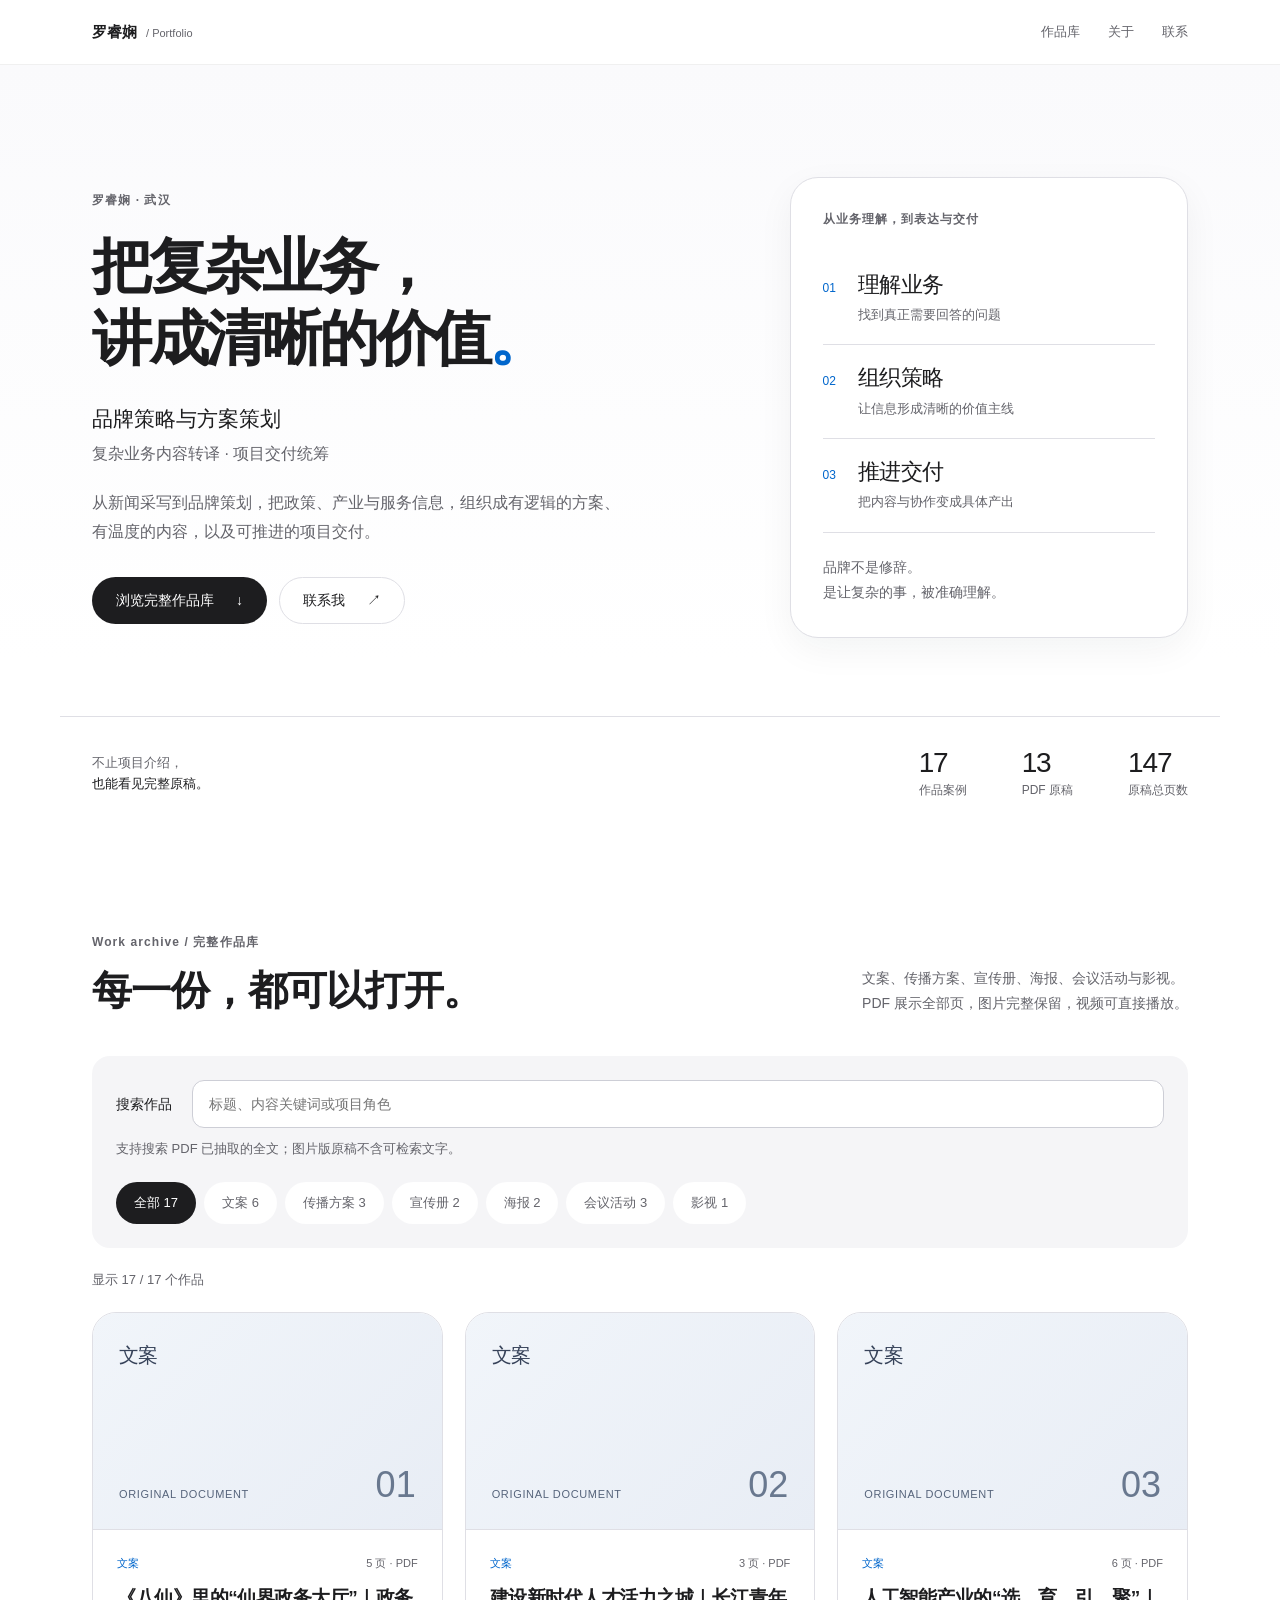
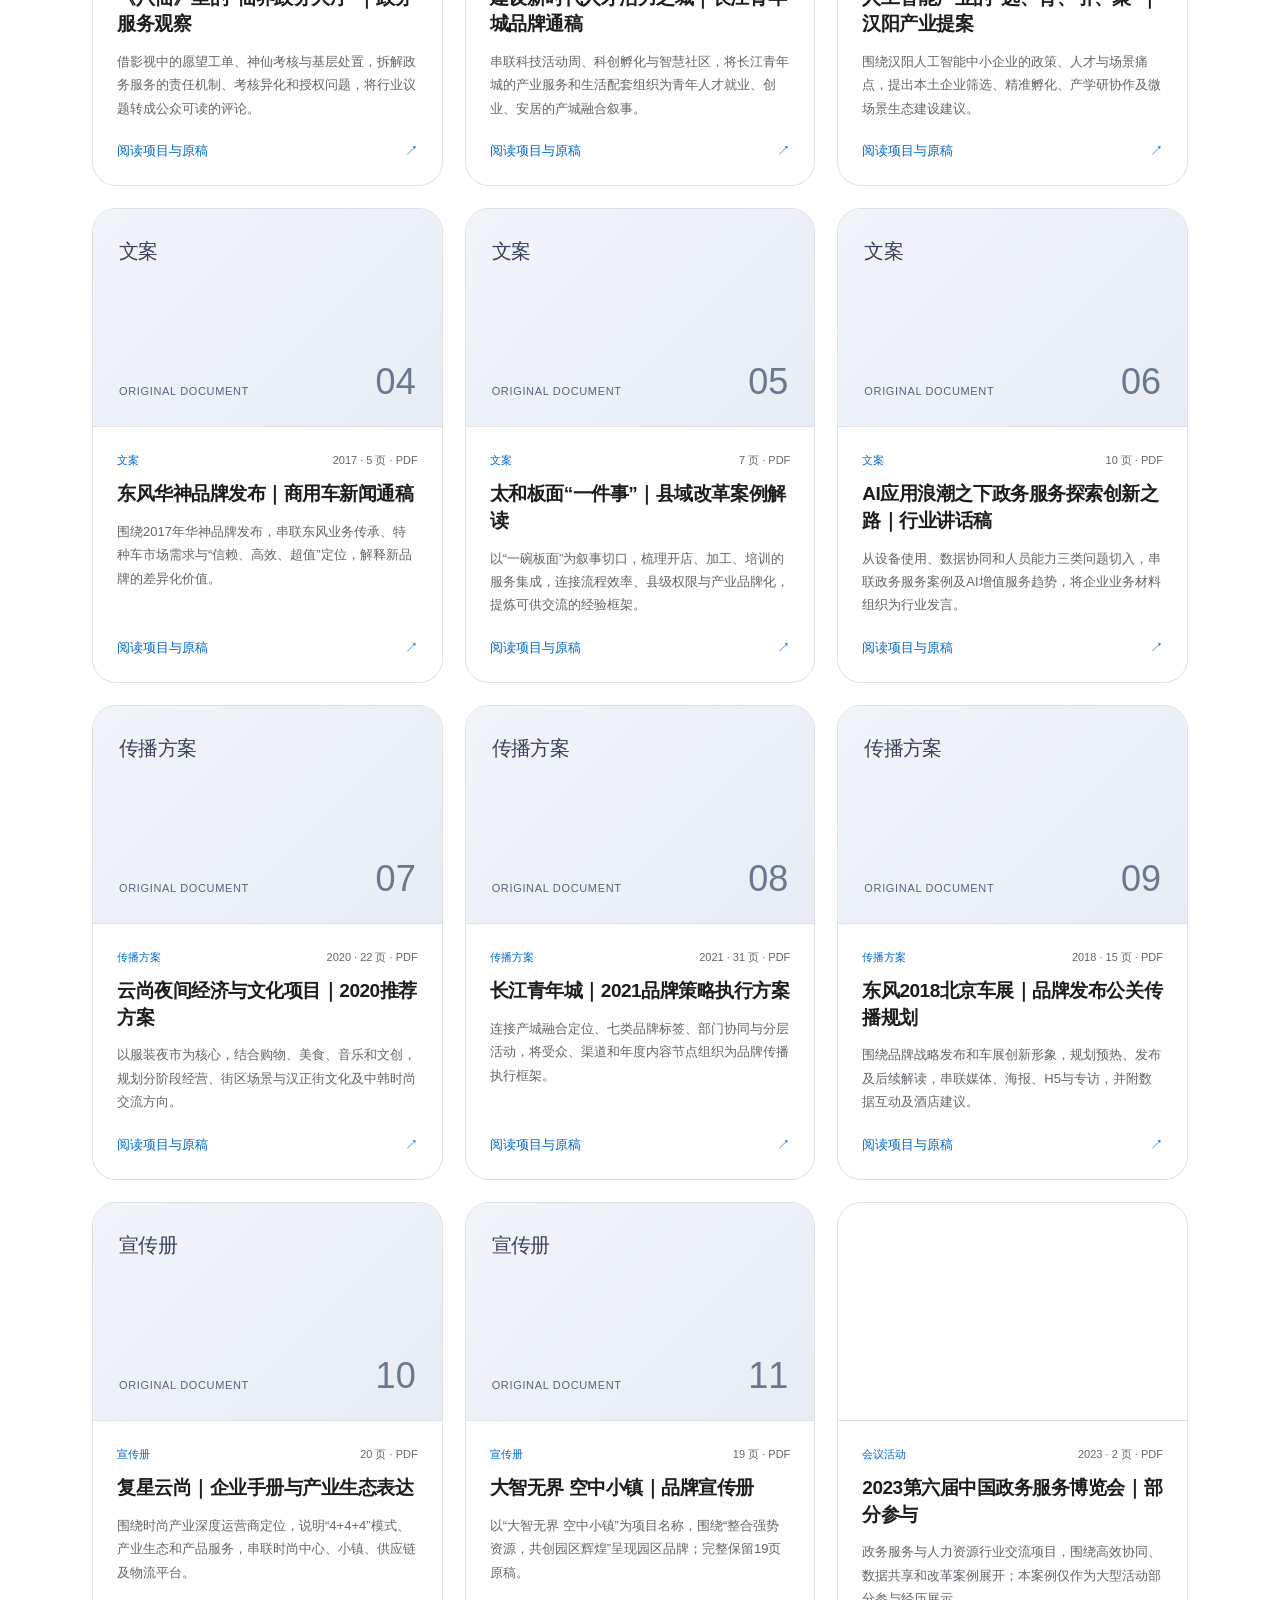
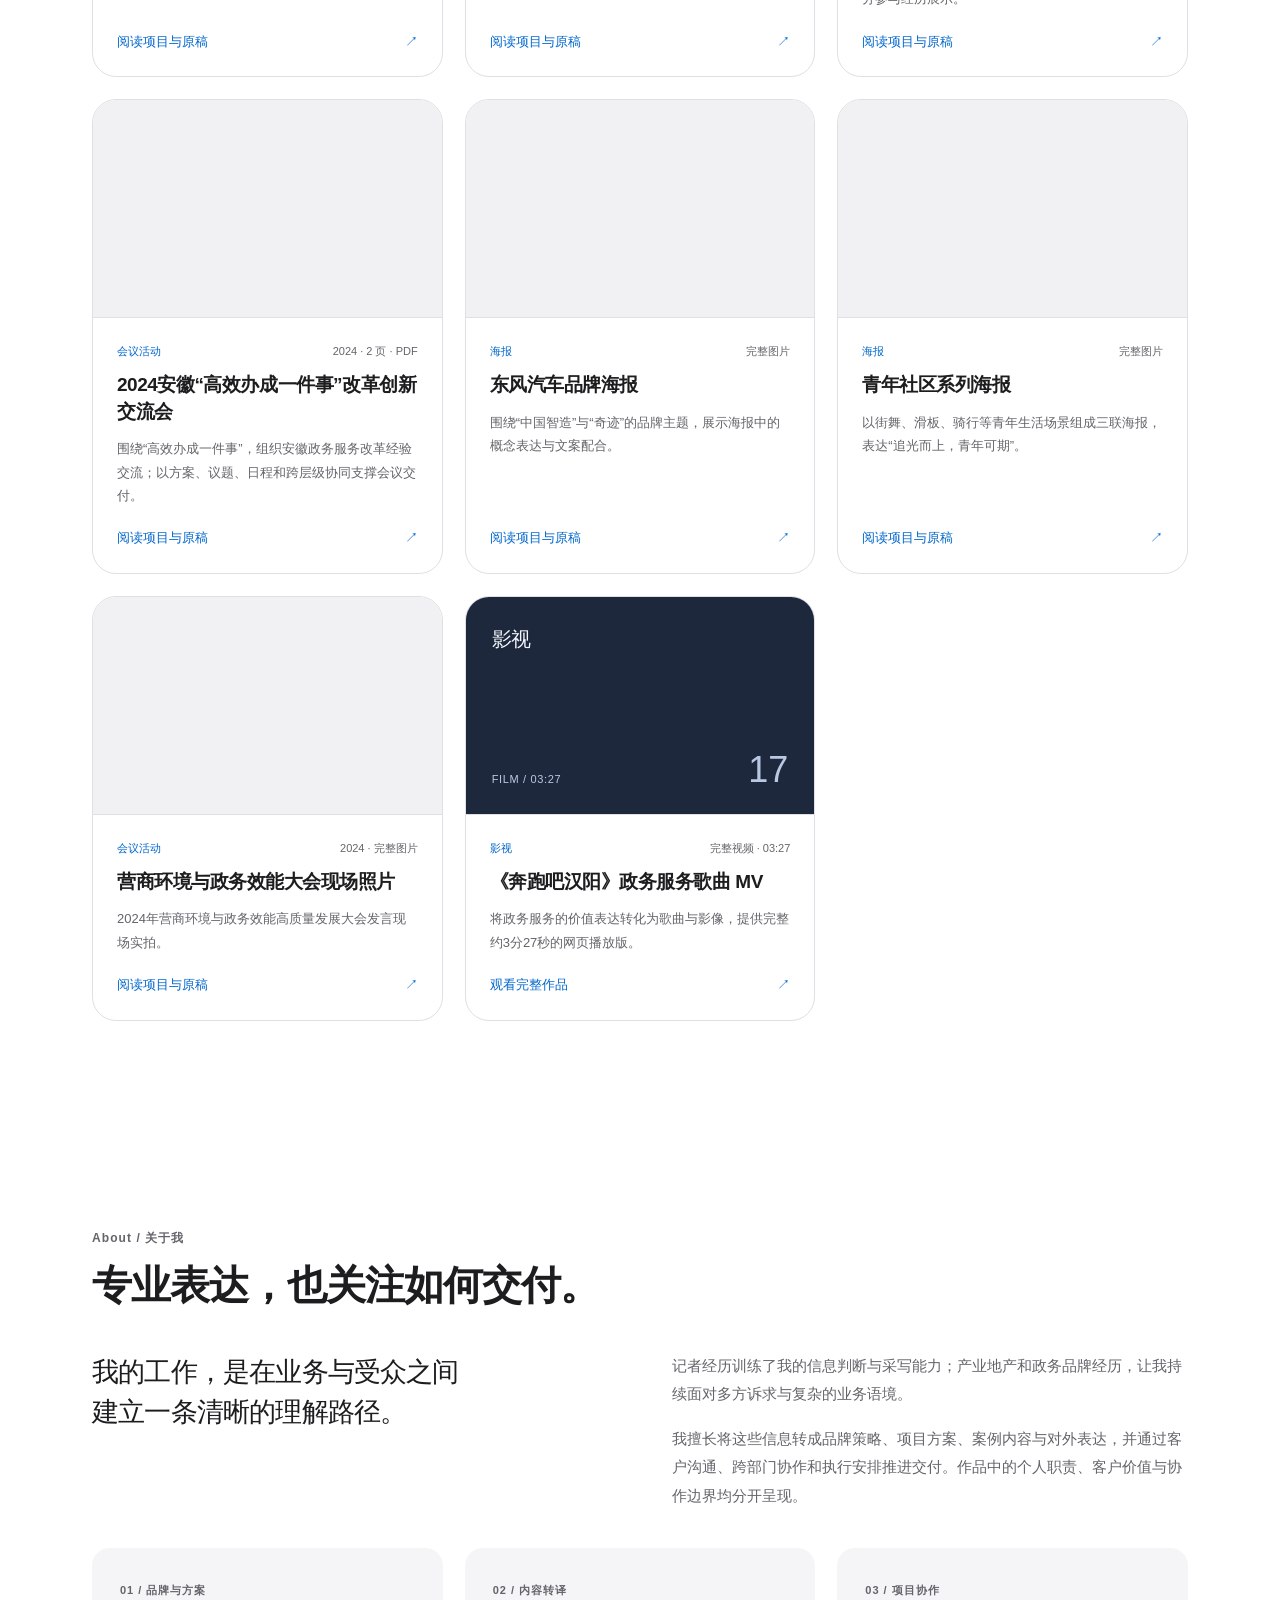
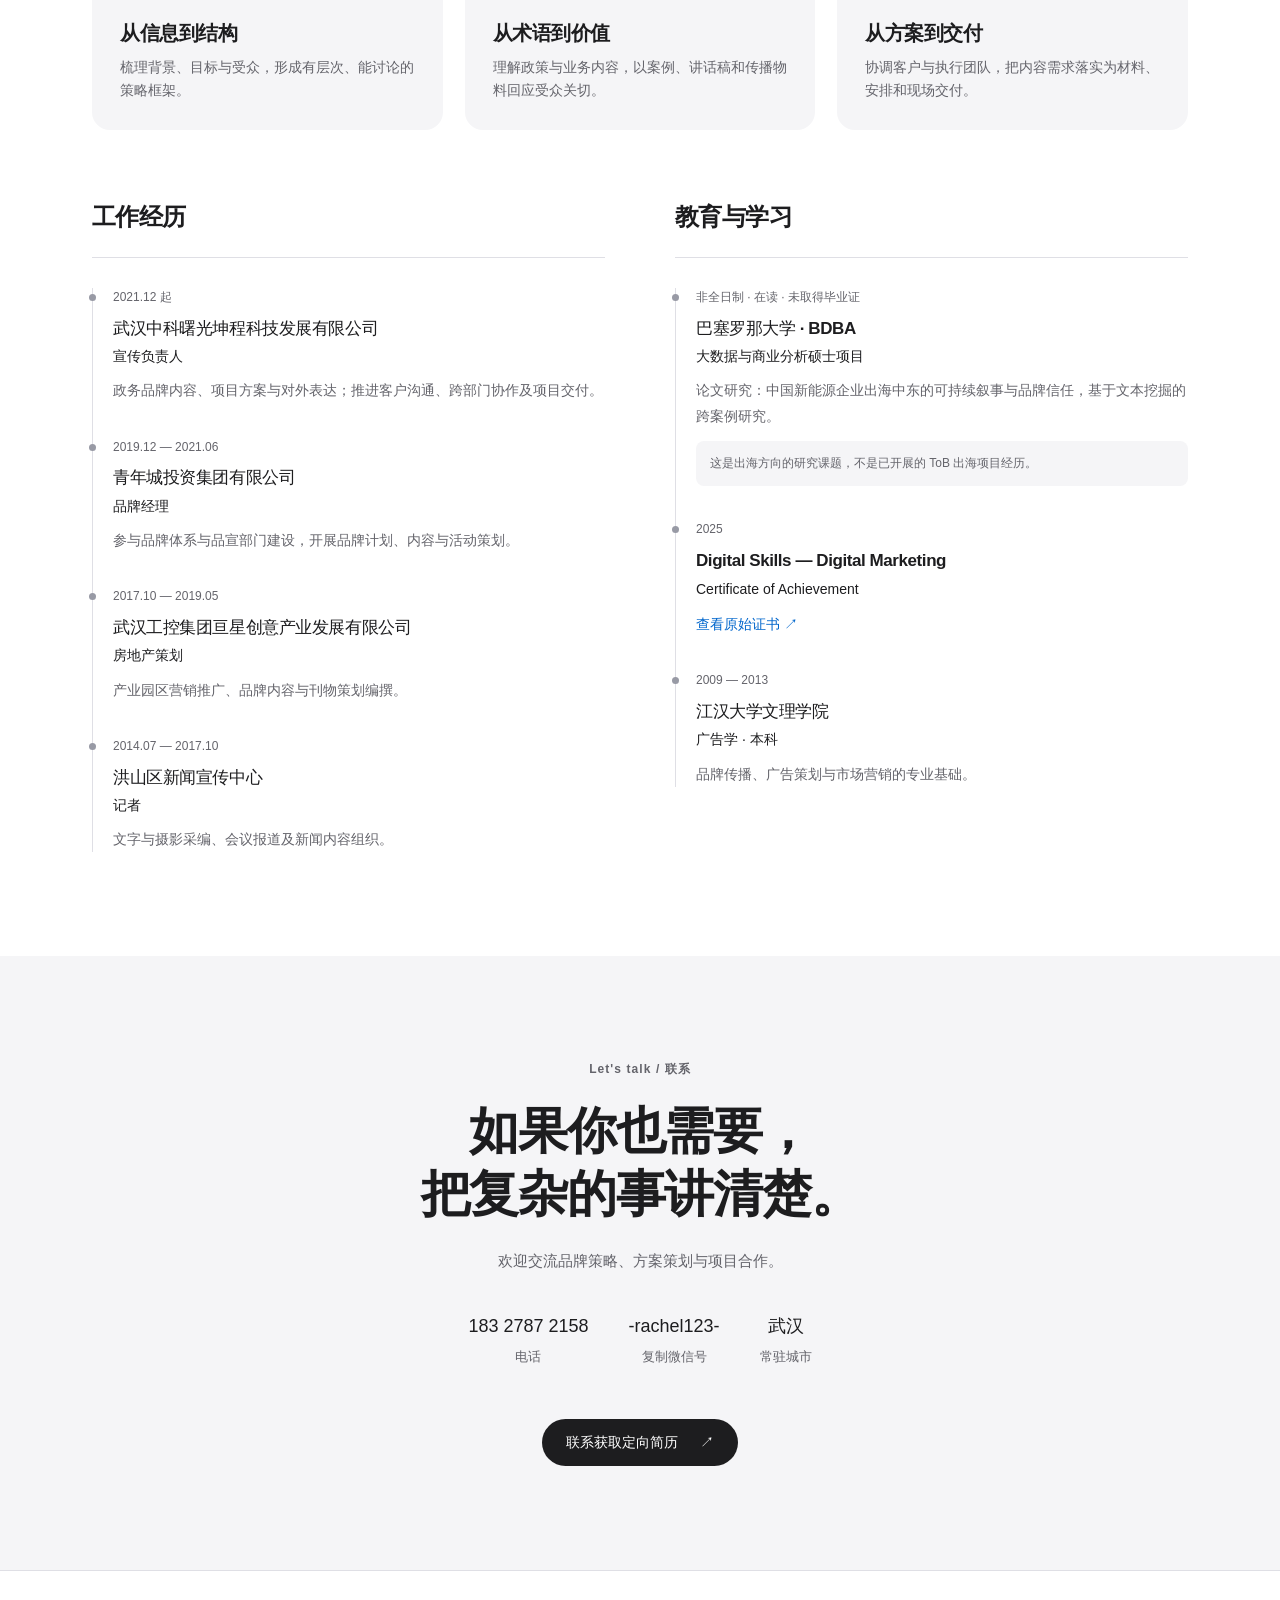
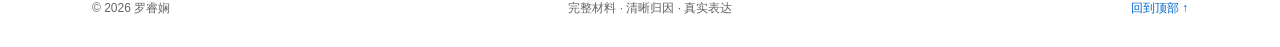
==== portfolio-full/index.html @ 5c1ad7a2 "Publish independent full portfolio with merged conference cases" ====
<!DOCTYPE html>
<html lang="zh-CN">
<head>
  <meta charset="UTF-8">
  <meta name="viewport" content="width=device-width, initial-scale=1">
  <meta name="description" content="罗睿娴的品牌策略与方案策划作品集：复杂业务内容转译、品牌表达与项目交付统筹。查看完整原稿、会议实拍与影视作品。">
  <meta name="theme-color" content="#fafafc">
  <meta property="og:type" content="website">
  <meta property="og:title" content="罗睿娴｜品牌策略与方案策划作品集">
  <meta property="og:description" content="品牌策略、传播方案、文案与会议案例；完整原稿可直接阅读，支持电脑与手机访问。">
  <meta property="og:locale" content="zh_CN">
  <meta property="og:url" content="https://luoruixian.github.io/cola-pages/portfolio-full/">
  <title>罗睿娴｜品牌策略与方案策划</title>
  <link rel="stylesheet" href="assets/site.css">
  <script src="assets/catalog.js" defer></script>
  <script src="assets/site.js" defer></script>
</head>
<body data-page="home">
  <a class="skip-link" href="#main">跳至主要内容</a>
  <header class="site-header">
    <nav class="container nav-shell" aria-label="主导航">
      <a class="wordmark" href="index.html" aria-label="罗睿娴，首页">罗睿娴<span aria-hidden="true"> / Portfolio</span></a>
      <div class="nav-links">
        <a href="#portfolio">作品库</a><a href="#about">关于</a><a href="#contact">联系</a>
      </div>
    </nav>
  </header>
  <main id="main">
    <section class="hero section" aria-labelledby="hero-title">
      <div class="container hero-grid">
        <div class="hero-copy">
          <p class="eyebrow">罗睿娴 · 武汉</p>
          <h1 id="hero-title">把复杂业务，<br>讲成清晰的价值<span class="accent-dot">。</span></h1>
          <p class="hero-role">品牌策略与方案策划<span>复杂业务内容转译 · 项目交付统筹</span></p>
          <p class="hero-intro">从新闻采写到品牌策划，把政策、产业与服务信息，组织成有逻辑的方案、有温度的内容，以及可推进的项目交付。</p>
          <div class="button-row"><a class="button button-primary" href="#portfolio">浏览完整作品库 <span aria-hidden="true">↓</span></a><a class="button button-secondary" href="#contact">联系我 <span aria-hidden="true">↗</span></a></div>
        </div>
        <aside class="method-card" aria-label="工作方法">
          <p class="micro-label">从业务理解，到表达与交付</p>
          <ol class="method-list">
            <li><span class="method-number">01</span><div><h2>理解业务</h2><p>找到真正需要回答的问题</p></div></li>
            <li><span class="method-number">02</span><div><h2>组织策略</h2><p>让信息形成清晰的价值主线</p></div></li>
            <li><span class="method-number">03</span><div><h2>推进交付</h2><p>把内容与协作变成具体产出</p></div></li>
          </ol>
          <p class="method-foot">品牌不是修辞。<br>是让复杂的事，被准确理解。</p>
        </aside>
      </div>
      <div class="container archive-strip" aria-label="作品库统计">
        <p>不止项目介绍，<br><strong>也能看见完整原稿。</strong></p>
        <dl class="archive-stats"><div><dt>作品案例</dt><dd id="stat-works">—</dd></div><div><dt>PDF 原稿</dt><dd id="stat-pdfs">—</dd></div><div><dt>原稿总页数</dt><dd id="stat-pages">—</dd></div></dl>
      </div>
    </section>

    <section id="portfolio" class="section" aria-labelledby="portfolio-title">
      <div class="container">
        <div class="section-heading"><div><p class="eyebrow">Work archive / 完整作品库</p><h2 id="portfolio-title">每一份，都可以打开。</h2></div><p>文案、传播方案、宣传册、海报、会议活动与影视。<br>PDF 展示全部页，图片完整保留，视频可直接播放。</p></div>
        <p id="catalog-status" class="status-message" role="status">正在加载作品目录…</p>
        <noscript><p class="empty-state">请启用 JavaScript 以浏览完整作品库，或联系获取原稿。</p></noscript>
        <div class="archive-controls">
          <div class="search-field"><label for="work-search">搜索作品</label><input id="work-search" type="search" placeholder="标题、内容关键词或项目角色" autocomplete="off" aria-describedby="search-help" aria-controls="work-grid"></div>
          <p id="search-help" class="small-text">支持搜索 PDF 已抽取的全文；图片版原稿不含可检索文字。</p>
          <div id="category-filters" class="filter-row" role="group" aria-label="按作品分类筛选"></div>
        </div>
        <div class="results-bar"><p id="results-count" role="status" aria-live="polite">等待作品目录</p><button id="reset-filters" class="text-button" type="button" hidden>清除筛选</button></div>
        <div id="work-grid" class="work-grid"></div>
        <div id="archive-empty" class="empty-state" hidden><h3>没有找到匹配的作品</h3><p>试试更短的关键词，或清除分类与搜索。</p></div>
      </div>
    </section>

    <section id="about" class="section" aria-labelledby="about-title">
      <div class="container">
        <div class="section-heading"><div><p class="eyebrow">About / 关于我</p><h2 id="about-title">专业表达，也关注如何交付。</h2></div></div>
        <div class="about-grid"><p class="about-lead">我的工作，是在业务与受众之间<br>建立一条清晰的理解路径。</p><div class="about-copy"><p>记者经历训练了我的信息判断与采写能力；产业地产和政务品牌经历，让我持续面对多方诉求与复杂的业务语境。</p><p>我擅长将这些信息转成品牌策略、项目方案、案例内容与对外表达，并通过客户沟通、跨部门协作和执行安排推进交付。作品中的个人职责、客户价值与协作边界均分开呈现。</p></div></div>
        <div class="capability-grid"><article><span class="micro-label">01 / 品牌与方案</span><h3>从信息到结构</h3><p>梳理背景、目标与受众，形成有层次、能讨论的策略框架。</p></article><article><span class="micro-label">02 / 内容转译</span><h3>从术语到价值</h3><p>理解政策与业务内容，以案例、讲话稿和传播物料回应受众关切。</p></article><article><span class="micro-label">03 / 项目协作</span><h3>从方案到交付</h3><p>协调客户与执行团队，把内容需求落实为材料、安排和现场交付。</p></article></div>
        <div class="career-grid">
          <section id="experience" class="career-column" aria-labelledby="experience-title">
            <h3 id="experience-title" class="column-title">工作经历</h3>
            <ol class="timeline">
              <li><p class="period">2021.12 起</p><h4>武汉中科曙光坤程科技发展有限公司</h4><p class="timeline-role">宣传负责人</p><p>政务品牌内容、项目方案与对外表达；推进客户沟通、跨部门协作及项目交付。</p></li>
              <li><p class="period">2019.12 — 2021.06</p><h4>青年城投资集团有限公司</h4><p class="timeline-role">品牌经理</p><p>参与品牌体系与品宣部门建设，开展品牌计划、内容与活动策划。</p></li>
              <li><p class="period">2017.10 — 2019.05</p><h4>武汉工控集团亘星创意产业发展有限公司</h4><p class="timeline-role">房地产策划</p><p>产业园区营销推广、品牌内容与刊物策划编撰。</p></li>
              <li><p class="period">2014.07 — 2017.10</p><h4>洪山区新闻宣传中心</h4><p class="timeline-role">记者</p><p>文字与摄影采编、会议报道及新闻内容组织。</p></li>
            </ol>
          </section>
          <section id="education" class="career-column" aria-labelledby="education-title">
            <h3 id="education-title" class="column-title">教育与学习</h3>
            <ol class="timeline">
              <li><p class="period">非全日制 · 在读 · 未取得毕业证</p><h4>巴塞罗那大学 · BDBA</h4><p class="timeline-role">大数据与商业分析硕士项目</p><p>论文研究：中国新能源企业出海中东的可持续叙事与品牌信任，基于文本挖掘的跨案例研究。</p><p class="boundary-note">这是出海方向的研究课题，不是已开展的 ToB 出海项目经历。</p></li>
              <li><p class="period">2025</p><h4>Digital Skills — Digital Marketing</h4><p class="timeline-role">Certificate of Achievement</p><a class="text-link" href="files/Digital-Skills-Certificate.pdf" target="_blank" rel="noopener">查看原始证书 <span aria-hidden="true">↗</span><span class="sr-only">（新标签页）</span></a></li>
              <li><p class="period">2009 — 2013</p><h4>江汉大学文理学院</h4><p class="timeline-role">广告学 · 本科</p><p>品牌传播、广告策划与市场营销的专业基础。</p></li>
            </ol>
          </section>
        </div>
      </div>
    </section>

    <section id="contact" class="section contact-section" aria-labelledby="contact-title">
      <div class="container"><p class="eyebrow">Let's talk / 联系</p><h2 id="contact-title">如果你也需要，<br>把复杂的事讲清楚。</h2><p class="contact-intro">欢迎交流品牌策略、方案策划与项目合作。</p><div class="contact-links"><a href="tel:18327872158">183 2787 2158 <span class="small-text">电话</span></a><button id="copy-wechat" class="contact-copy" type="button" data-wechat="-rachel123-">-rachel123- <span class="small-text">复制微信号</span></button><span>武汉 <span class="small-text">常驻城市</span></span></div><p id="contact-status" class="small-text" role="status" aria-live="polite"></p><a class="button button-primary" href="tel:18327872158">联系获取定向简历 <span aria-hidden="true">↗</span></a></div>
    </section>
  </main>
  <footer class="site-footer"><div class="container footer-shell"><p>© 2026 罗睿娴</p><p>完整材料 · 清晰归因 · 真实表达</p><a href="#main">回到顶部 <span aria-hidden="true">↑</span></a></div></footer>
</body>
</html>
---- portfolio-full/assets/site.css ----
:root {
  --bg: #fff;
  --tint: #f5f5f7;
  --text: #1d1d1f;
  --secondary: #64646b;
  --line: #dfdfe5;
  --accent: #0066cc;
  --accent-soft: #edf4fd;
  --radius: 24px;
  --shadow: 0 12px 36px rgb(25 30 45 / 5%);
  --font: -apple-system, BlinkMacSystemFont, "SF Pro Display", "SF Pro Text", "Helvetica Neue", "PingFang SC", "Noto Sans SC", sans-serif;
}
*, *::before, *::after { box-sizing: border-box; }
html { scroll-behavior: smooth; scroll-padding-top: 88px; }
body { margin: 0; background: var(--bg); color: var(--text); font-family: var(--font); font-size: 16px; line-height: 1.65; -webkit-font-smoothing: antialiased; }
h1, h2, h3, h4, p, figure, dl { margin: 0; }
h1, h2, h3, h4 { line-height: 1.28; letter-spacing: -.025em; }
a { color: var(--accent); text-decoration: none; }
a:hover { text-decoration: underline; text-underline-offset: 4px; }
button, input, select { font: inherit; }
button { cursor: pointer; }
button:disabled { cursor: default; opacity: .55; }
img, canvas, video { max-width: 100%; }
img { display: block; }
[hidden] { display: none !important; }
:focus-visible { outline: 3px solid var(--accent); outline-offset: 5px; }
::selection { background: #cfe5ff; color: #142d4a; }
.container { width: min(1160px, 100%); margin-inline: auto; padding-inline: 32px; }
.section { padding-block: 104px; }
.section-tint { background: var(--tint); }
.eyebrow, .micro-label { font-size: 12px; font-weight: 600; letter-spacing: .09em; }
.eyebrow { color: var(--secondary); margin-bottom: 20px; }
.small-text { color: var(--secondary); font-size: 13px; }
.sr-only { position: absolute; width: 1px; height: 1px; padding: 0; margin: -1px; overflow: hidden; clip: rect(0, 0, 0, 0); white-space: nowrap; border: 0; }
.skip-link { position: fixed; z-index: 200; left: 24px; top: 12px; padding: 10px 18px; color: #fff; background: var(--text); border-radius: 10px; transform: translateY(-150%); }
.skip-link:focus { transform: translateY(0); }
.site-header { position: sticky; top: 0; z-index: 50; background: rgb(255 255 255 / 90%); border-bottom: 1px solid rgb(0 0 0 / 6%); backdrop-filter: saturate(160%) blur(18px); -webkit-backdrop-filter: saturate(160%) blur(18px); }
.nav-shell { min-height: 64px; display: flex; align-items: center; justify-content: space-between; gap: 24px; }
.wordmark { color: var(--text); font-size: 15px; font-weight: 650; white-space: nowrap; }
.wordmark span { color: var(--secondary); font-size: 11px; font-weight: 400; margin-left: 6px; }
.nav-links { display: flex; gap: 28px; }
.nav-links a { color: var(--secondary); font-size: 13px; padding-block: 12px; }
.nav-links a:hover { color: var(--text); }
.hero { padding-top: 112px; padding-bottom: 0; background: linear-gradient(180deg, #fafafc, #fff 78%); }
.hero-grid { display: grid; grid-template-columns: 1.6fr 1fr; gap: 60px; align-items: center; }
.hero h1 { font-size: clamp(36px, 4.65vw, 60px); font-weight: 650; line-height: 1.2; letter-spacing: -.055em; }
.accent-dot { color: var(--accent); }
.hero-role { font-size: 21px; font-weight: 500; margin-top: 28px; }
.hero-role span { display: block; color: var(--secondary); font-size: 16px; font-weight: 400; margin-top: 4px; }
.hero-intro { color: var(--secondary); max-width: 530px; margin-top: 22px; font-size: 16px; line-height: 1.8; }
.button-row { display: flex; flex-wrap: wrap; gap: 12px; margin-top: 30px; }
.button { display: inline-flex; align-items: center; justify-content: center; gap: 22px; min-height: 46px; padding: 11px 23px; border-radius: 100px; font-size: 14px; font-weight: 500; border: 1px solid transparent; transition: background .2s, box-shadow .2s; }
.button:hover { text-decoration: none; }
.button-primary { background: var(--text); color: #fff; }
.button-primary:hover { background: #37373a; }
.button-secondary { border-color: var(--line); background: #fff; color: var(--text); }
.button-secondary:hover { background: var(--tint); }
.method-card { position: relative; padding: 32px; background: #fff; border: 1px solid var(--line); border-radius: 28px; box-shadow: var(--shadow); }
.method-card > .micro-label { color: var(--secondary); }
.method-list { list-style: none; margin: 22px 0 0; padding: 0; }
.method-list li { display: flex; align-items: baseline; gap: 22px; padding: 19px 0; border-bottom: 1px solid var(--line); }
.method-number { color: var(--accent); font-size: 12px; font-variant-numeric: tabular-nums; }
.method-list h2 { font-size: 22px; font-weight: 550; }
.method-list p { color: var(--secondary); font-size: 13px; margin-top: 5px; }
.method-foot { color: var(--secondary); font-size: 14px; line-height: 1.8; padding-top: 22px; }
.archive-strip { margin-top: 78px; padding-block: 28px; display: flex; align-items: center; justify-content: space-between; gap: 32px; border-top: 1px solid var(--line); }
.archive-strip > p { color: var(--secondary); font-size: 13px; }
.archive-strip strong { color: var(--text); font-weight: 500; }
.archive-stats { display: flex; gap: 55px; }
.archive-stats > div { display: flex; flex-direction: column-reverse; }
.archive-stats dt { font-size: 12px; color: var(--secondary); }
.archive-stats dd { margin: 0; font-size: 28px; line-height: 1.3; font-weight: 500; letter-spacing: -.04em; font-variant-numeric: tabular-nums; }
.section-heading { display: flex; align-items: end; justify-content: space-between; gap: 32px; margin-bottom: 40px; }
.section-heading h2 { font-size: clamp(28px, 3.2vw, 40px); font-weight: 600; }
.section-heading .eyebrow { margin-bottom: 12px; }
.section-heading > p { color: var(--secondary); font-size: 14px; max-width: 410px; line-height: 1.8; }
.featured-grid { display: grid; grid-template-columns: repeat(3, minmax(0, 1fr)); gap: 22px; }
.work-grid { display: grid; grid-template-columns: repeat(3, minmax(0, 1fr)); gap: 22px; }
.work-card { min-width: 0; background: #fff; border: 1px solid var(--line); border-radius: var(--radius); overflow: hidden; transition: transform .25s, box-shadow .25s; }
.work-card:hover { transform: translateY(-3px); box-shadow: var(--shadow); }
.card-link { display: flex; flex-direction: column; height: 100%; color: var(--text); }
.card-link:hover { text-decoration: none; }
.card-link:focus-visible { outline-offset: -5px; }
.card-cover { aspect-ratio: 16 / 10; background: #f2f3f6; border-bottom: 1px solid var(--line); overflow: hidden; position: relative; display: flex; align-items: center; justify-content: center; }
.cover-fallback { width: 100%; height: 100%; display: flex; flex-direction: column; justify-content: space-between; padding: 26px; color: #37435a; background: linear-gradient(135deg, #f1f5fa, #e8edf5); }
.cover-fallback .cover-category { font-size: 20px; font-weight: 550; letter-spacing: -.035em; }
.cover-fallback .cover-bottom { display: flex; justify-content: space-between; align-items: end; gap: 16px; }
.cover-fallback .cover-id { color: #56647b; font-size: 11px; letter-spacing: .06em; text-transform: uppercase; }
.cover-fallback .cover-index { font-size: 36px; font-weight: 300; line-height: 1; color: #69788f; }
.card-cover[data-kind="image"] .cover-fallback { background: #f4ede8; color: #725e50; }
.card-cover[data-kind="video"] .cover-fallback { background: #1d283d; color: #f3f6fc; }
.card-cover[data-kind="video"] .cover-id, .card-cover[data-kind="video"] .cover-index { color: #b9c8e2; }
.card-cover img { width: 100%; height: 100%; object-fit: contain; background: #f1f1f3; }
.card-cover[data-cover="event"] img { object-fit: cover; }
.preview-canvas { position: absolute; inset: 0; width: 100%; height: 100%; object-fit: contain; padding: 12px; background: #f0f1f4; }
.card-body { padding: 24px; flex: 1; display: flex; flex-direction: column; }
.card-meta { display: flex; flex-wrap: wrap; justify-content: space-between; gap: 8px; color: var(--secondary); font-size: 11px; margin-bottom: 12px; }
.card-meta .category { color: var(--accent); font-weight: 550; }
.card-body h3 { font-size: 19px; font-weight: 600; line-height: 1.4; }
.card-body .card-summary { color: var(--secondary); font-size: 13px; line-height: 1.8; margin-top: 12px; }
.card-role { font-size: 12px; color: var(--secondary); margin-top: 18px; padding-top: 16px; border-top: 1px solid var(--line); }
.card-cta { color: var(--accent); margin-top: auto; padding-top: 20px; display: flex; justify-content: space-between; align-items: center; font-size: 13px; }
.featured-grid .work-card:first-child { grid-column: span 2; }
.featured-grid .work-card:first-child .card-cover { aspect-ratio: 2.6; }
.featured-grid .work-card:first-child .card-body h3 { font-size: 25px; }
.text-link, .text-button { font-size: 14px; font-weight: 500; }
.text-button { color: var(--accent); background: none; border: 0; padding: 8px 4px; }
.text-button:hover { text-decoration: underline; text-underline-offset: 4px; }
.section-end-link { display: inline-block; margin-top: 32px; }
.archive-controls { background: var(--tint); padding: 24px; border-radius: 18px; }
.search-field { display: flex; align-items: center; gap: 20px; }
.search-field label { font-size: 14px; font-weight: 550; white-space: nowrap; }
.search-field input { min-width: 0; flex: 1; height: 48px; border: 1px solid #cdced6; border-radius: 12px; background: #fff; padding-inline: 16px; font-size: 14px; color: var(--text); }
.archive-controls > .small-text { margin-top: 10px; }
.filter-row { display: flex; flex-wrap: wrap; gap: 8px; margin-top: 22px; }
.filter-button, .mode-button { border: 1px solid transparent; background: #fff; color: var(--secondary); border-radius: 100px; min-height: 42px; padding: 9px 17px; font-size: 13px; transition: background .2s; }
.filter-button[aria-pressed="true"], .mode-button[aria-pressed="true"] { background: var(--text); color: #fff; }
.filter-button:hover, .mode-button:hover { border-color: #9d9da5; }
.results-bar { min-height: 64px; display: flex; align-items: center; justify-content: space-between; gap: 20px; font-size: 13px; color: var(--secondary); }
.empty-state { padding: 40px 24px; background: var(--tint); border: 1px solid var(--line); border-radius: 18px; }
.empty-state h2, .empty-state h3 { margin-bottom: 10px; font-size: 22px; }
.empty-state p { color: var(--secondary); margin-bottom: 16px; }
.status-message { font-size: 14px; color: var(--secondary); margin-bottom: 20px; }
.status-message[data-state="error"] { color: #924214; padding: 16px 20px; border-radius: 12px; background: #fff5ed; border: 1px solid #e9cdbb; }
.photo-gallery { display: grid; grid-template-columns: repeat(3, minmax(0, 1fr)); gap: 22px; }
.photo-card { min-width: 0; border: 1px solid var(--line); border-radius: 18px; overflow: hidden; background: #fff; }
.photo-link { display: block; color: var(--text); }
.photo-link:focus-visible { outline-offset: -5px; }
.photo-card img { aspect-ratio: 3 / 2; width: 100%; height: auto; object-fit: contain; background: #e9e9ee; }
.photo-card figcaption { padding: 20px; font-size: 14px; line-height: 1.6; }
.photo-card figcaption span { display: block; font-size: 12px; color: var(--secondary); margin-top: 8px; }
.photo-gallery + .small-text { margin-top: 16px; }
.about-grid { display: grid; grid-template-columns: 1fr 1fr; gap: 64px; }
.about-lead { font-size: 27px; font-weight: 500; line-height: 1.5; letter-spacing: -.03em; }
.about-copy { color: var(--secondary); font-size: 15px; line-height: 1.9; }
.about-copy p + p { margin-top: 16px; }
.capability-grid { display: grid; grid-template-columns: repeat(3, minmax(0, 1fr)); gap: 22px; margin-top: 38px; }
.capability-grid article { padding: 28px; border-radius: 18px; background: var(--tint); }
.capability-grid .micro-label { color: var(--secondary); font-size: 11px; }
.capability-grid h3 { font-size: 20px; margin-block: 18px 10px; }
.capability-grid p { color: var(--secondary); font-size: 14px; }
.career-grid { display: grid; grid-template-columns: 1fr 1fr; gap: 70px; margin-top: 72px; }
.column-title { font-size: 24px; padding-bottom: 24px; border-bottom: 1px solid var(--line); }
.timeline { list-style: none; padding: 0 0 0 20px; margin: 30px 0 0; border-left: 1px solid var(--line); }
.timeline li { position: relative; margin-bottom: 34px; }
.timeline li:last-child { margin-bottom: 0; }
.timeline li::before { content: ""; position: absolute; left: -24px; top: 6px; width: 7px; height: 7px; border-radius: 50%; background: #989aa5; }
.timeline .period { font-size: 12px; color: var(--secondary); margin-bottom: 8px; }
.timeline h4 { font-size: 17px; line-height: 1.5; font-weight: 550; }
.timeline-role { font-size: 14px; margin-block: 4px 10px; }
.timeline p:not(.period):not(.timeline-role) { color: var(--secondary); font-size: 14px; line-height: 1.8; }
.timeline .boundary-note { margin-top: 12px; font-size: 12px !important; padding: 12px 14px; background: var(--tint); border-radius: 8px; }
.contact-section { background: #f5f5f7; text-align: center; }
.contact-section h2 { font-size: clamp(32px, 4.2vw, 50px); font-weight: 600; line-height: 1.25; }
.contact-intro { color: var(--secondary); margin-top: 24px; font-size: 15px; }
.contact-links { display: flex; flex-wrap: wrap; align-items: center; justify-content: center; gap: 40px; margin-top: 38px; }
.contact-links > a, .contact-links > span, .contact-copy { font-size: 18px; color: var(--text); }
.contact-links .small-text { display: block; margin-top: 4px; }
.contact-copy { border: 0; background: none; padding: 0; line-height: 1.65; }
#contact-status { min-height: 24px; margin-block: 14px; }
.site-footer { padding-block: 28px; border-top: 1px solid var(--line); }
.footer-shell { display: flex; flex-wrap: wrap; align-items: center; justify-content: space-between; gap: 16px; color: var(--secondary); font-size: 12px; }
.footer-shell a { font-size: 12px; }
/* Work detail and original-document reader */
.detail-main { padding-top: 40px; padding-bottom: 80px; }
.breadcrumb { display: flex; gap: 12px; align-items: center; color: var(--secondary); font-size: 13px; margin-bottom: 34px; }
.detail-header { max-width: 870px; margin-bottom: 38px; }
.detail-header h1 { font-size: clamp(30px, 4.2vw, 48px); font-weight: 600; line-height: 1.3; overflow-wrap: anywhere; }
.detail-meta { display: flex; flex-wrap: wrap; gap: 12px; color: var(--secondary); font-size: 13px; margin-block: 18px; }
.detail-meta > span { min-width: 0; overflow-wrap: anywhere; }
.detail-summary { color: var(--secondary); font-size: 17px; line-height: 1.85; }
.detail-actions { display: flex; gap: 12px; flex-wrap: wrap; margin-top: 24px; }
.contribution-grid { display: grid; grid-template-columns: 1fr 1fr; gap: 20px; }
.contribution-card { padding: 26px; background: var(--tint); border-radius: 18px; }
.contribution-card h2 { font-size: 17px; margin-bottom: 12px; }
.contribution-card p { font-size: 14px; color: var(--secondary); white-space: pre-line; overflow-wrap: anywhere; }
.boundary-card { margin-top: 18px; padding: 20px 24px; border: 1px solid var(--line); border-radius: 14px; }
.boundary-card h2 { font-size: 14px; margin-bottom: 7px; }
.boundary-card p { font-size: 13px; color: var(--secondary); white-space: pre-line; }
.detail-section { margin-top: 48px; }
.detail-section > h2 { font-size: 26px; margin-bottom: 20px; }
.reader-toolbar { display: flex; align-items: center; justify-content: space-between; gap: 16px; flex-wrap: wrap; padding: 14px 18px; border: 1px solid var(--line); border-radius: 16px; background: var(--tint); }
.mode-buttons { display: flex; gap: 8px; flex-wrap: wrap; }
.reader-page-nav { display: flex; align-items: center; gap: 10px; font-size: 13px; color: var(--secondary); }
.reader-page-nav select { max-width: 150px; min-height: 40px; border: 1px solid #cdced6; border-radius: 8px; background: #fff; padding: 6px 10px; font-size: 13px; color: var(--text); }
.reader-note { color: var(--secondary); font-size: 12px; line-height: 1.8; margin-block: 16px; }
#reader-status { margin-top: 14px; }
.reader-pages { background: #eaeaef; padding: 22px; border-radius: 16px; }
.pdf-page { max-width: 1000px; margin: 0 auto 26px; scroll-margin-top: 90px; }
.pdf-page:last-child { margin-bottom: 0; }
.pdf-sheet { position: relative; aspect-ratio: var(--page-ratio, .7071); width: 100%; background: #fff; box-shadow: 0 3px 12px rgb(0 0 0 / 7%); display: flex; align-items: center; justify-content: center; overflow: hidden; }
.pdf-sheet canvas { display: block; width: 100%; height: 100%; }
.pdf-page-label { color: #55555e; font-size: 12px; text-align: center; padding-top: 12px; }
.page-placeholder { max-width: 85%; color: var(--secondary); text-align: center; font-size: 13px; }
.page-placeholder p { margin-bottom: 12px; }
.page-placeholder a { display: block; }
.page-placeholder button { margin-top: 12px; }
.pdf-sheet[data-state="error"] { border: 1px solid #e9cdbb; }
.text-reader { border: 1px solid var(--line); border-radius: 16px; padding: 28px; }
.text-search-controls { display: flex; gap: 14px; flex-wrap: wrap; align-items: center; padding-bottom: 20px; border-bottom: 1px solid var(--line); }
.text-search-controls input { min-width: 0; width: min(360px, 100%); min-height: 44px; border: 1px solid #cdced6; border-radius: 10px; padding: 8px 12px; font-size: 14px; }
.text-page { max-width: 780px; margin: 36px auto; scroll-margin-top: 90px; }
.text-page h3 { color: var(--secondary); font-size: 13px; border-bottom: 1px solid var(--line); padding-bottom: 10px; margin-bottom: 18px; }
.text-page-content { white-space: pre-wrap; overflow-wrap: anywhere; font-size: 16px; line-height: 1.95; }
.text-page-content mark { background: #fff0aa; color: var(--text); border-radius: 2px; }
.text-page-content mark[data-current="true"] { background: #ffc970; outline: 2px solid #bc6915; }
.original-image { display: block; border: 1px solid var(--line); background: var(--tint); border-radius: 16px; overflow: hidden; }
.original-image img { max-height: none; width: 100%; height: auto; }
.media-caption { font-size: 13px; color: var(--secondary); margin-top: 12px; overflow-wrap: anywhere; }
.original-video { display: block; width: 100%; max-height: 80vh; background: #101116; border-radius: 16px; }
.detail-photos { display: grid; grid-template-columns: repeat(2, minmax(0, 1fr)); gap: 20px; }
.detail-photos figure:only-child { grid-column: 1 / -1; }
.detail-photos img { width: 100%; height: auto; border-radius: 14px; border: 1px solid var(--line); }
.detail-photos figcaption { color: var(--secondary); font-size: 13px; margin-top: 12px; }
.work-pagination { display: grid; grid-template-columns: 1fr 1fr; gap: 20px; margin-top: 56px; padding-top: 24px; border-top: 1px solid var(--line); }
.pagination-link { display: block; padding: 20px; background: var(--tint); border-radius: 14px; color: var(--text); min-width: 0; }
.pagination-link span { display: block; font-size: 12px; color: var(--secondary); margin-bottom: 7px; }
.pagination-link strong { font-size: 15px; font-weight: 500; overflow-wrap: anywhere; }
.pagination-link:last-child { text-align: right; }
@media (min-width: 1400px) { .hero { padding-top: 140px; } }
@media (max-width: 960px) {
  .hero-grid { gap: 32px; grid-template-columns: 1.4fr 1fr; }
  .hero h1 { font-size: 44px; }
  .method-card { padding: 25px; }
  .work-grid { grid-template-columns: repeat(2, minmax(0, 1fr)); }
  .section-heading { align-items: start; flex-direction: column; gap: 18px; }
  .about-grid, .career-grid { gap: 36px; }
  .card-body { padding: 20px; }
  .featured-grid { gap: 16px; }
  .featured-grid .card-body h3 { font-size: 17px; }
  .capability-grid article { padding: 22px; }
}
@media (max-width: 700px) {
  html { scroll-padding-top: 76px; }
  .container { padding-inline: 20px; }
  .section { padding-block: 72px; }
  .nav-shell { min-height: 60px; gap: 12px; }
  .wordmark span { display: none; }
  .nav-links { gap: 18px; }
  .nav-links a { font-size: 12px; }
  .hero { padding-top: 66px; padding-bottom: 0; }
  .hero-grid { grid-template-columns: 1fr; gap: 36px; }
  .hero h1 { font-size: clamp(34px, 7.9vw, 50px); }
  .hero-role { font-size: 19px; margin-top: 24px; }
  .hero-role span { font-size: 14px; }
  .hero-intro { font-size: 15px; }
  .method-card { padding: 24px; border-radius: 20px; }
  .method-list { margin-top: 10px; }
  .method-list li { padding-block: 14px; }
  .method-list h2 { font-size: 19px; }
  .method-foot { padding-top: 18px; font-size: 13px; }
  .archive-strip { flex-direction: column; align-items: start; gap: 20px; margin-top: 40px; padding-block: 26px; }
  .archive-strip > p br { display: none; }
  .archive-stats { width: 100%; justify-content: space-between; gap: 16px; }
  .archive-stats dd { font-size: 26px; }
  .section-heading { margin-bottom: 28px; }
  .section-heading h2 { font-size: 29px; }
  .section-heading > p { font-size: 13px; }
  .featured-grid, .work-grid, .photo-gallery, .about-grid, .capability-grid, .career-grid, .contribution-grid { grid-template-columns: 1fr; }
  .featured-grid .work-card:first-child { grid-column: auto; }
  .featured-grid .work-card:first-child .card-cover { aspect-ratio: 16 / 10; }
  .featured-grid .work-card:first-child .card-body h3, .featured-grid .card-body h3 { font-size: 21px; }
  .card-body { padding: 24px; }
  .card-cover { aspect-ratio: 1.75; }
  .archive-controls { padding: 18px; }
  .search-field { flex-direction: column; align-items: stretch; gap: 10px; }
  .search-field input { flex: auto; }
  .filter-button { padding-inline: 14px; }
  .photo-gallery { gap: 24px; }
  .about-grid { gap: 24px; }
  .about-lead { font-size: 25px; }
  .capability-grid { gap: 14px; }
  .career-grid { margin-top: 52px; gap: 48px; }
  .contact-links { flex-direction: column; gap: 26px; }
  .footer-shell { flex-direction: column; align-items: start; gap: 10px; }
  .detail-main { padding-top: 28px; padding-bottom: 56px; }
  .detail-header h1 { font-size: 32px; }
  .detail-summary { font-size: 15px; }
  .contribution-card { padding: 22px; }
  .reader-toolbar { padding: 12px; gap: 12px; }
  .reader-pages { padding: 10px; border-radius: 10px; }
  .pdf-page { margin-bottom: 18px; }
  .text-reader { padding: 18px; }
  .text-page-content { font-size: 15px; }
  .detail-photos { grid-template-columns: 1fr; }
  .work-pagination { gap: 12px; }
  .pagination-link { padding: 16px; }
}
@media (max-width: 360px) {
  .nav-links { gap: 12px; }
  .hero h1 { font-size: 31px; }
  .button-row { flex-direction: column; align-items: stretch; }
  .work-pagination { grid-template-columns: 1fr; }
}
@media (prefers-reduced-motion: reduce) {
  html { scroll-behavior: auto; }
  *, *::before, *::after { animation: none !important; transition: none !important; }
  .work-card:hover { transform: none; }
}
@media print {
  .site-header, .site-footer, .skip-link, .reader-toolbar, .detail-actions, .work-pagination, .text-search-controls { display: none; }
  .container { width: 100%; padding: 0; }
  .detail-main, .section { padding-block: 20px; }
  .reader-pages { padding: 0; background: #fff; }
  .pdf-page { break-inside: avoid; }
  .work-card { break-inside: avoid; }
}
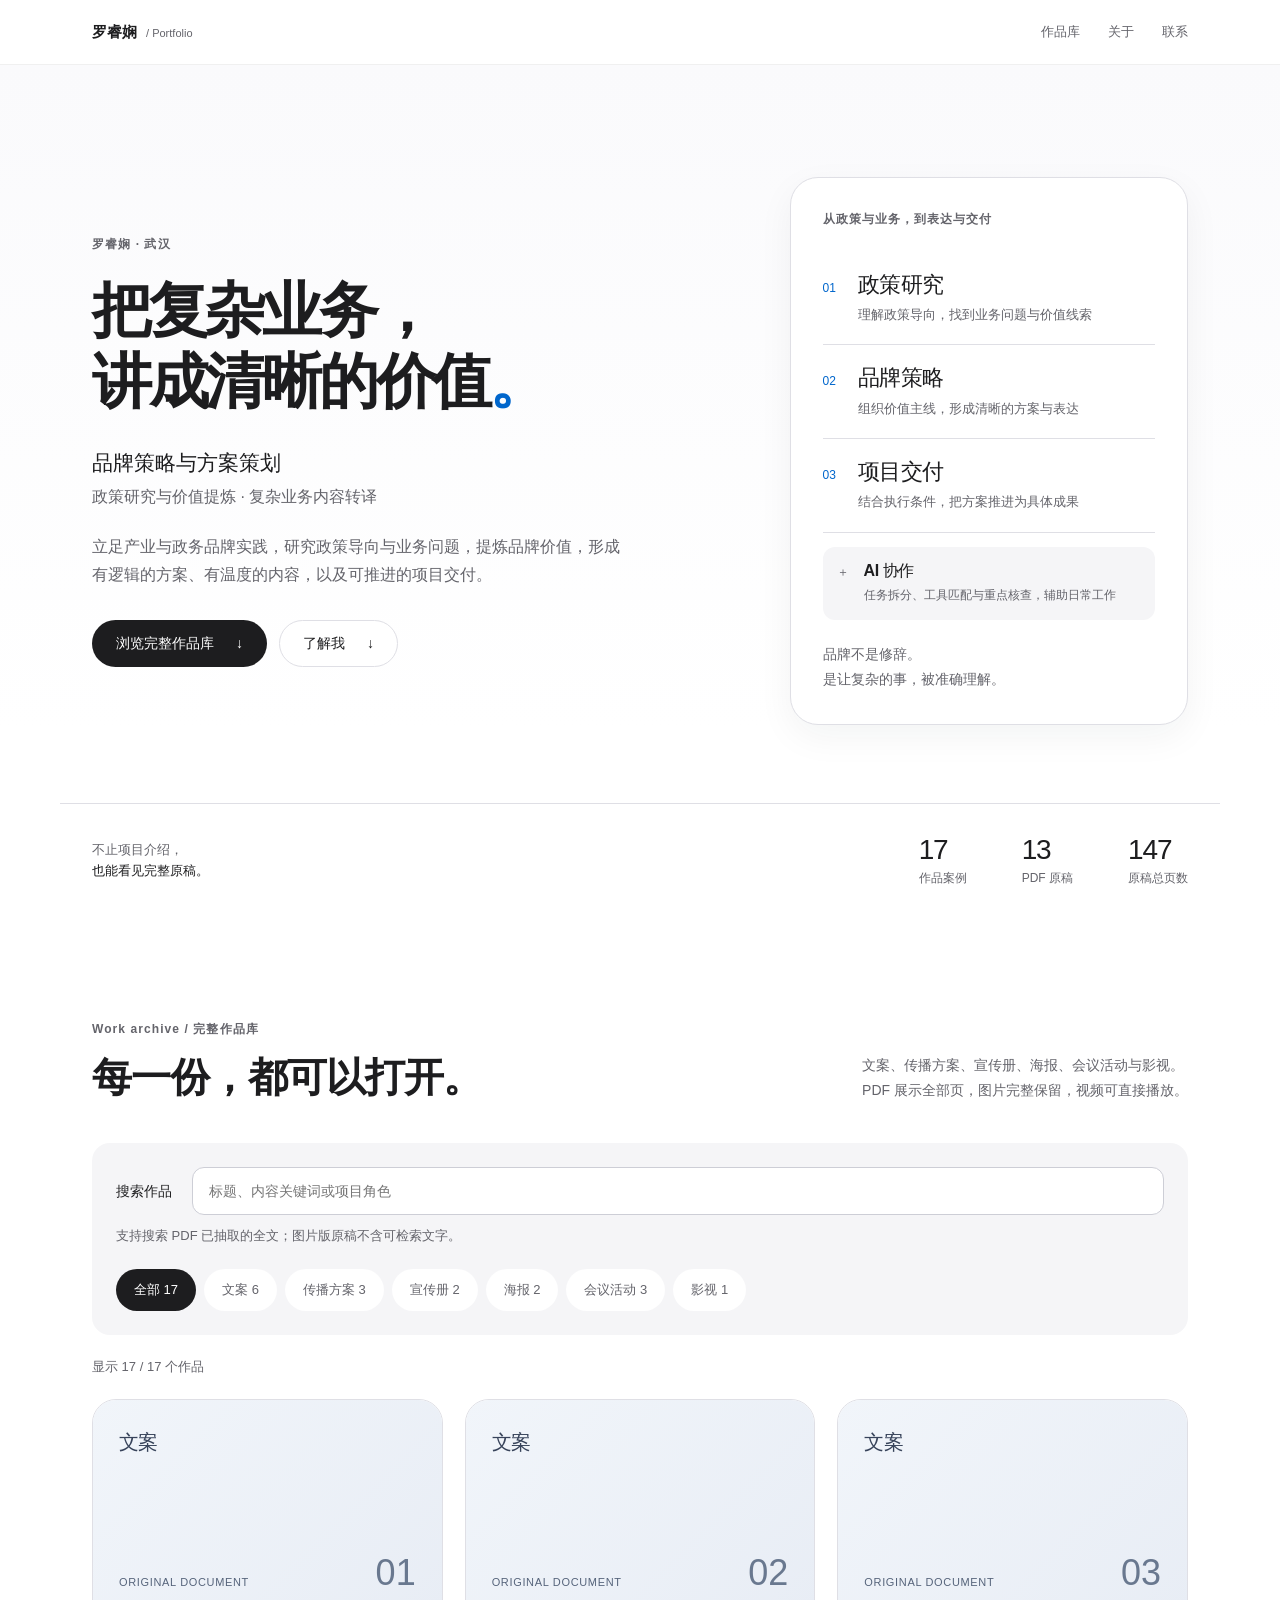
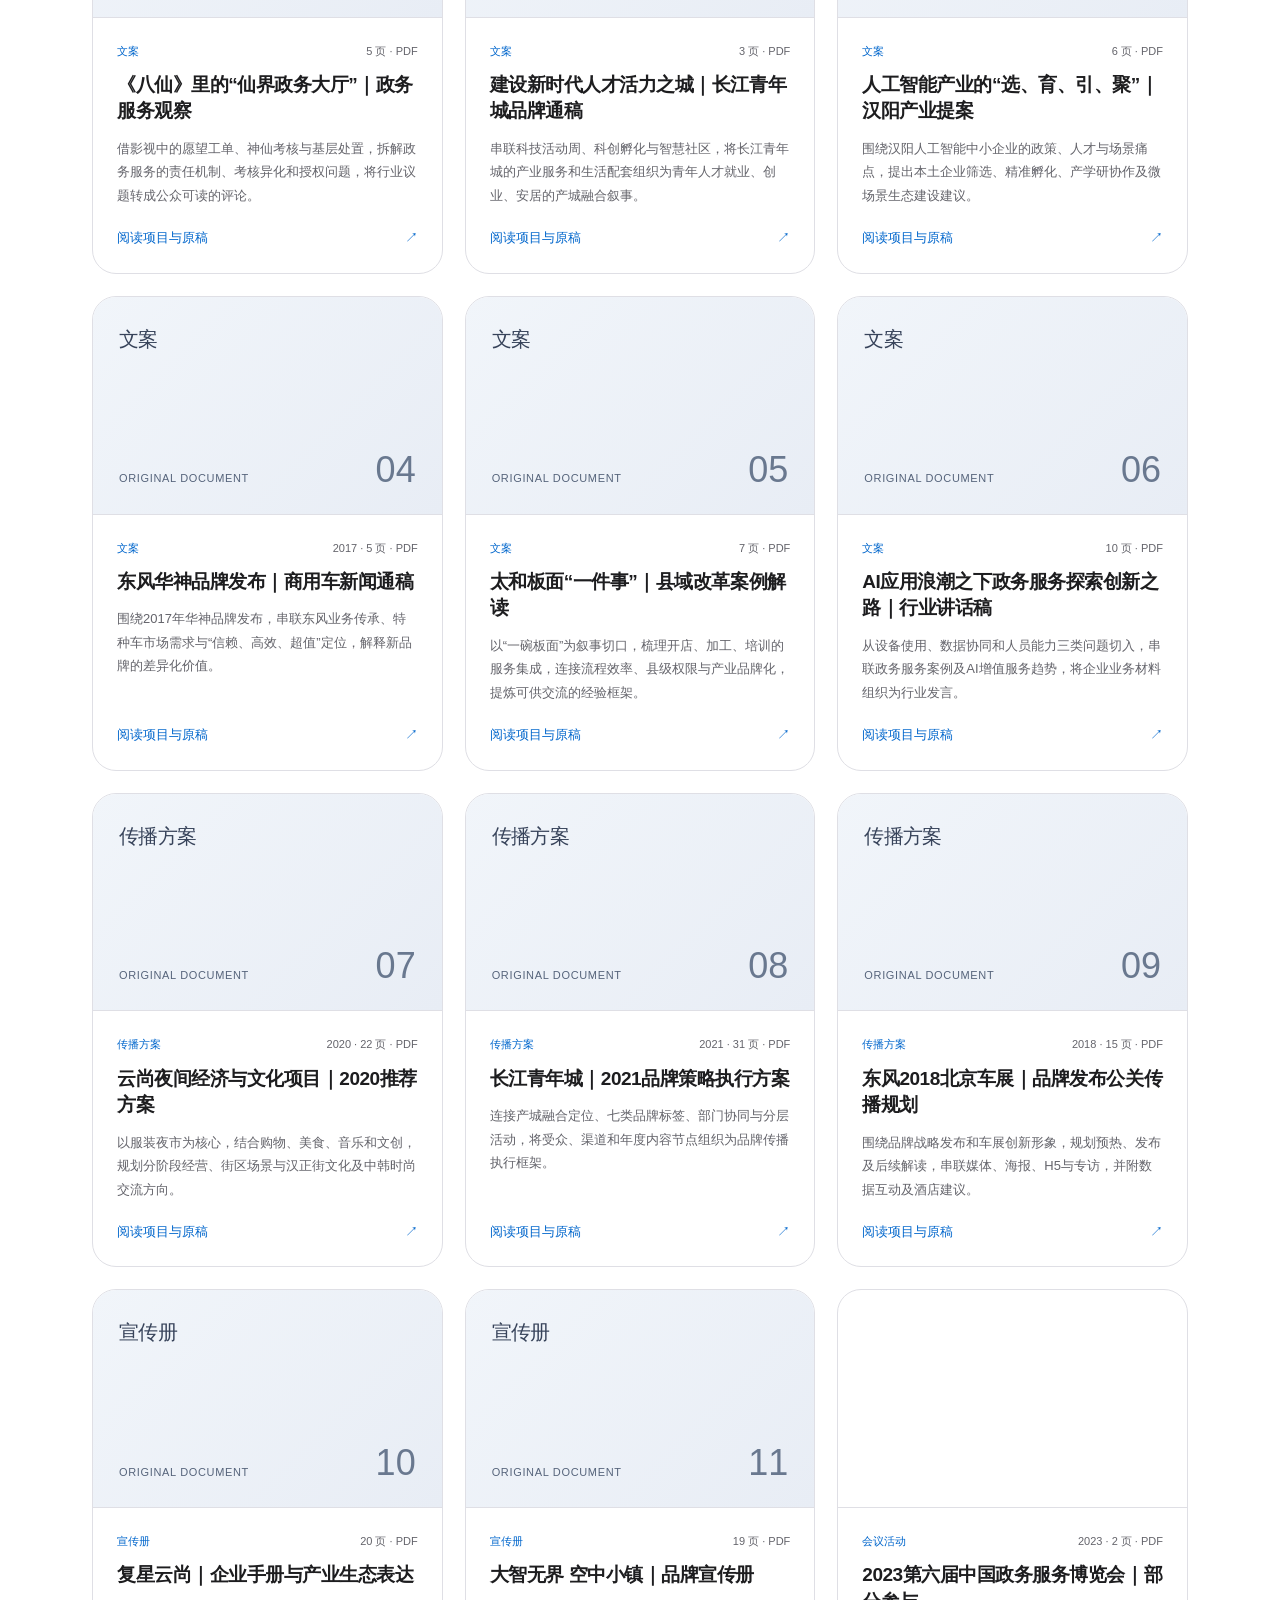
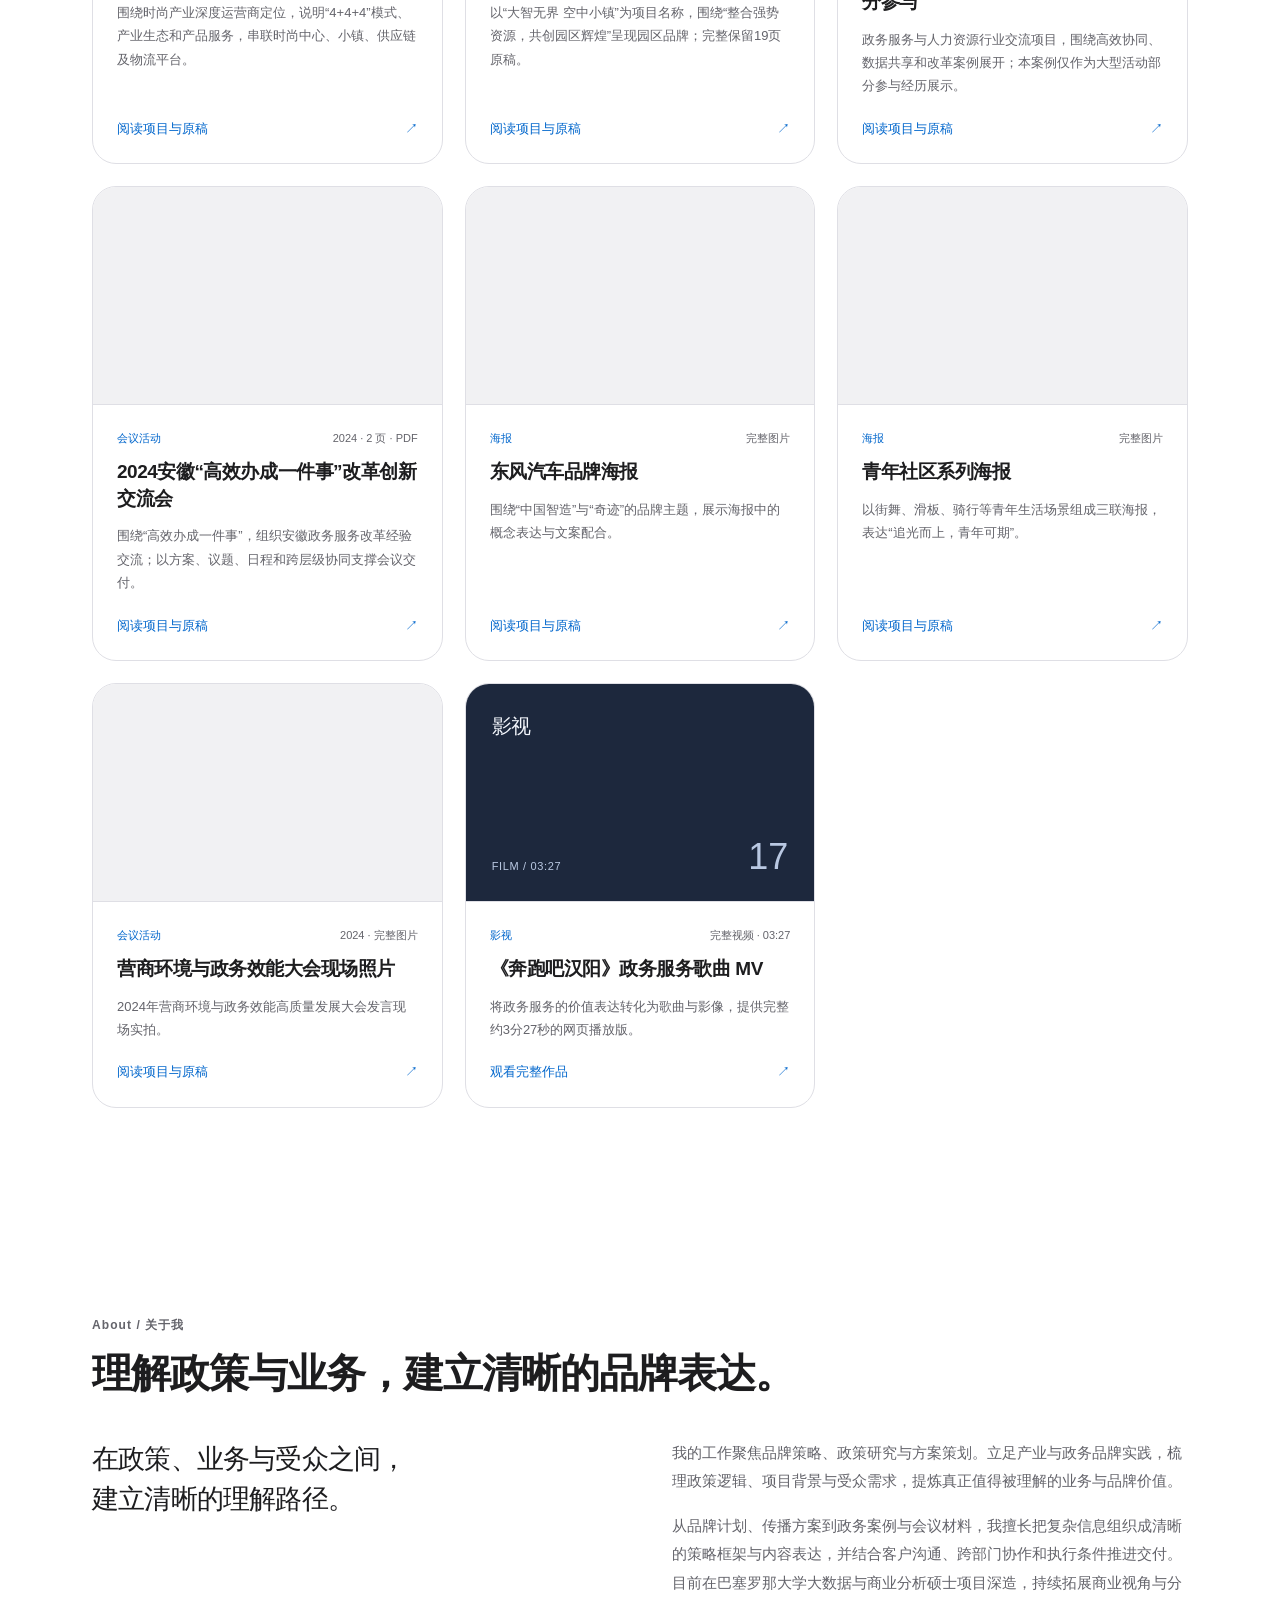
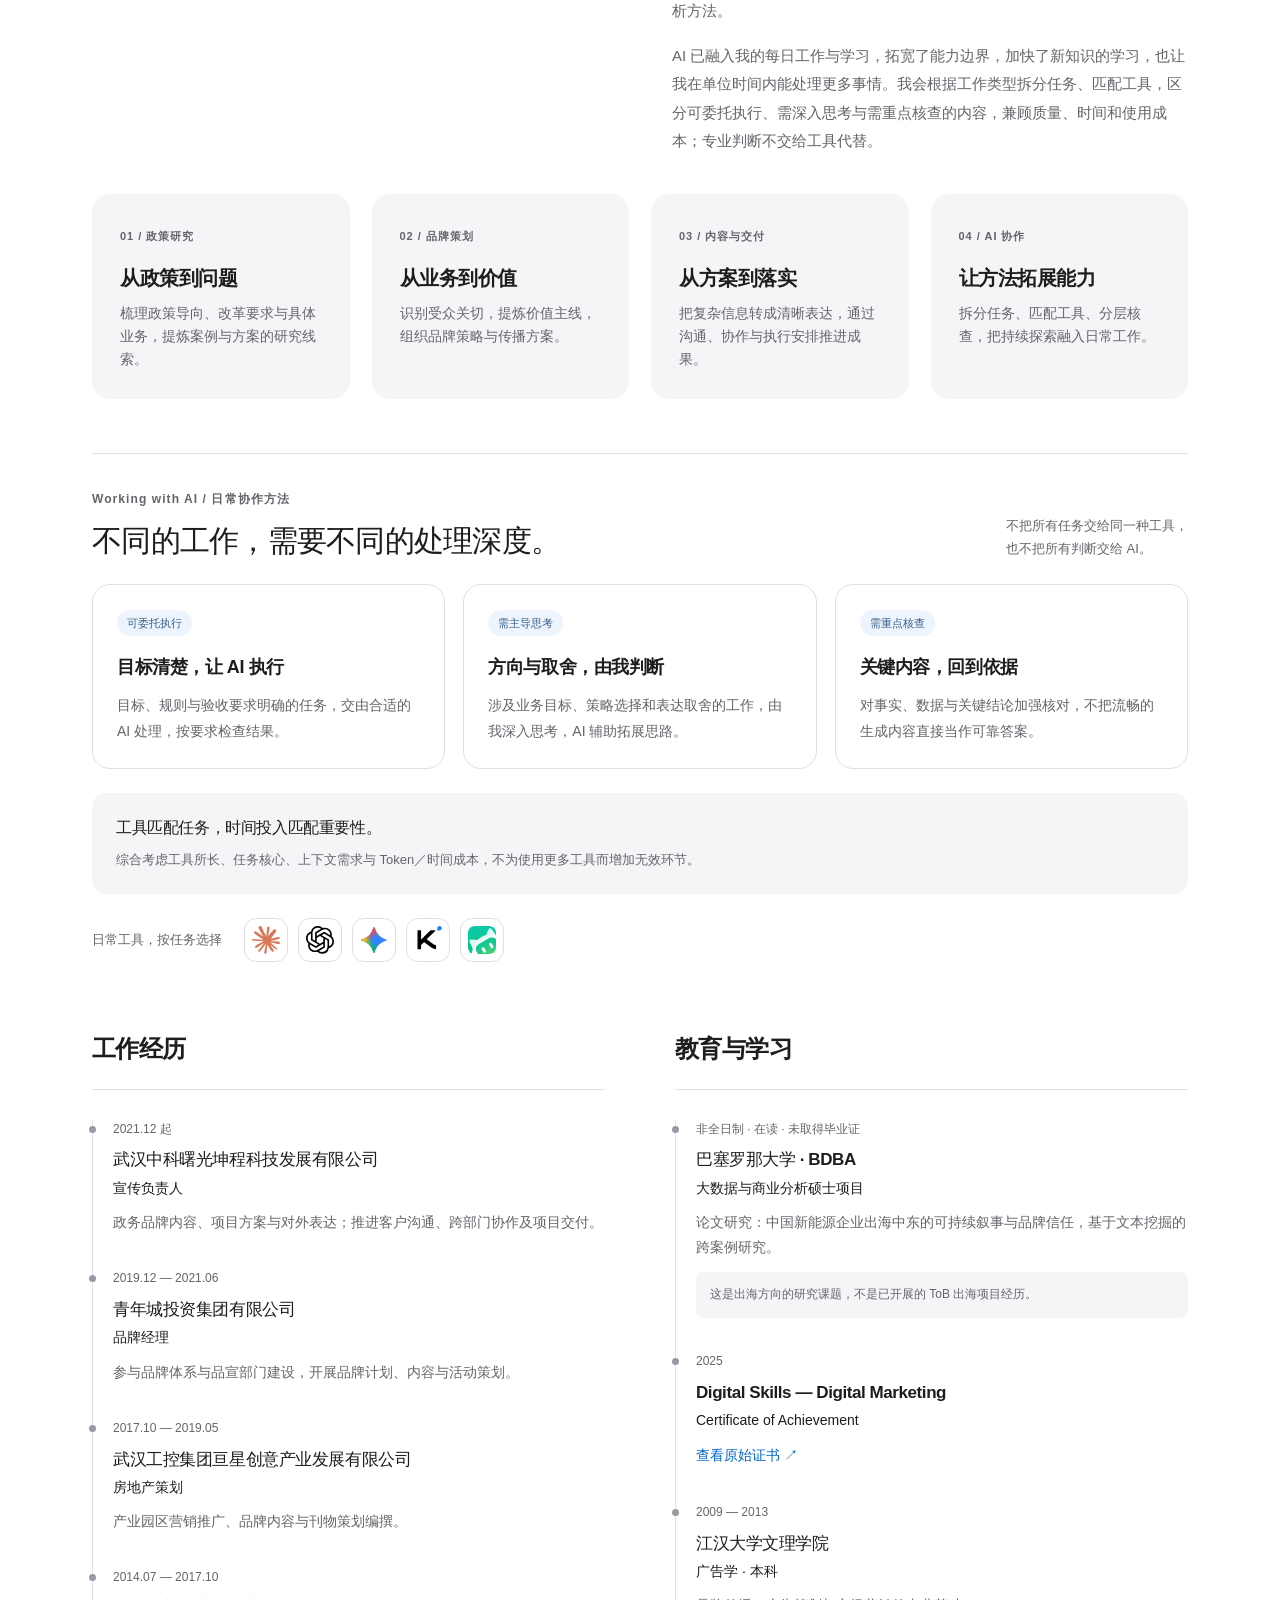
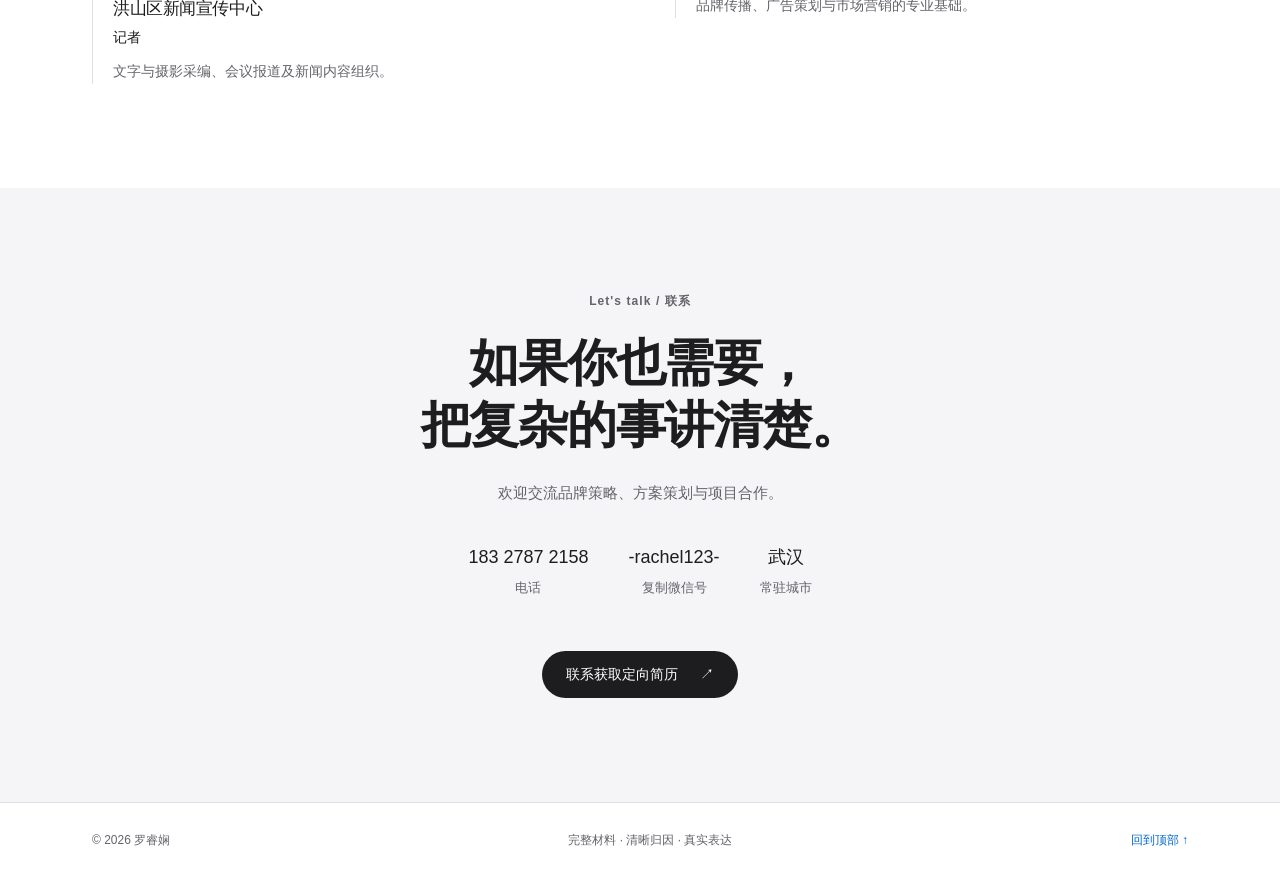
==== commit 1263be98: "Update brand and policy positioning, AI supporting methods, WorkBuddy icon" ====
--- a/portfolio-full/index.html
+++ b/portfolio-full/index.html
@@ -3,11 +3,11 @@
 <head>
   <meta charset="UTF-8">
   <meta name="viewport" content="width=device-width, initial-scale=1">
-  <meta name="description" content="罗睿娴的品牌策略与方案策划作品集：复杂业务内容转译、品牌表达与项目交付统筹。查看完整原稿、会议实拍与影视作品。">
+  <meta name="description" content="罗睿娴的品牌策略与方案策划作品集：政策研究、品牌价值提炼、复杂业务内容转译与项目交付。以AI协作拓展日常研究和表达能力，查看完整作品原稿与会议实拍。">
   <meta name="theme-color" content="#fafafc">
   <meta property="og:type" content="website">
   <meta property="og:title" content="罗睿娴｜品牌策略与方案策划作品集">
-  <meta property="og:description" content="品牌策略、传播方案、文案与会议案例；完整原稿可直接阅读，支持电脑与手机访问。">
+  <meta property="og:description" content="把复杂业务，讲成清晰的价值。政策研究、品牌策略、传播方案与会议案例，完整原稿可直接阅读。">
   <meta property="og:locale" content="zh_CN">
   <meta property="og:url" content="https://luoruixian.github.io/cola-pages/portfolio-full/">
   <title>罗睿娴｜品牌策略与方案策划</title>
@@ -31,16 +31,17 @@
         <div class="hero-copy">
           <p class="eyebrow">罗睿娴 · 武汉</p>
           <h1 id="hero-title">把复杂业务，<br>讲成清晰的价值<span class="accent-dot">。</span></h1>
-          <p class="hero-role">品牌策略与方案策划<span>复杂业务内容转译 · 项目交付统筹</span></p>
-          <p class="hero-intro">从新闻采写到品牌策划，把政策、产业与服务信息，组织成有逻辑的方案、有温度的内容，以及可推进的项目交付。</p>
-          <div class="button-row"><a class="button button-primary" href="#portfolio">浏览完整作品库 <span aria-hidden="true">↓</span></a><a class="button button-secondary" href="#contact">联系我 <span aria-hidden="true">↗</span></a></div>
+          <p class="hero-role">品牌策略与方案策划<span>政策研究与价值提炼 · 复杂业务内容转译</span></p>
+          <p class="hero-intro">立足产业与政务品牌实践，研究政策导向与业务问题，提炼品牌价值，形成有逻辑的方案、有温度的内容，以及可推进的项目交付。</p>
+          <div class="button-row"><a class="button button-primary" href="#portfolio">浏览完整作品库 <span aria-hidden="true">↓</span></a><a class="button button-secondary" href="#about">了解我 <span aria-hidden="true">↓</span></a></div>
         </div>
         <aside class="method-card" aria-label="工作方法">
-          <p class="micro-label">从业务理解，到表达与交付</p>
+          <p class="micro-label">从政策与业务，到表达与交付</p>
           <ol class="method-list">
-            <li><span class="method-number">01</span><div><h2>理解业务</h2><p>找到真正需要回答的问题</p></div></li>
-            <li><span class="method-number">02</span><div><h2>组织策略</h2><p>让信息形成清晰的价值主线</p></div></li>
-            <li><span class="method-number">03</span><div><h2>推进交付</h2><p>把内容与协作变成具体产出</p></div></li>
+            <li><span class="method-number">01</span><div><h2>政策研究</h2><p>理解政策导向，找到业务问题与价值线索</p></div></li>
+            <li><span class="method-number">02</span><div><h2>品牌策略</h2><p>组织价值主线，形成清晰的方案与表达</p></div></li>
+            <li><span class="method-number">03</span><div><h2>项目交付</h2><p>结合执行条件，把方案推进为具体成果</p></div></li>
+            <li class="method-support"><span class="method-number">＋</span><div><h2>AI 协作</h2><p>任务拆分、工具匹配与重点核查，辅助日常工作</p></div></li>
           </ol>
           <p class="method-foot">品牌不是修辞。<br>是让复杂的事，被准确理解。</p>
         </aside>
@@ -69,9 +70,40 @@
 
     <section id="about" class="section" aria-labelledby="about-title">
       <div class="container">
-        <div class="section-heading"><div><p class="eyebrow">About / 关于我</p><h2 id="about-title">专业表达，也关注如何交付。</h2></div></div>
-        <div class="about-grid"><p class="about-lead">我的工作，是在业务与受众之间<br>建立一条清晰的理解路径。</p><div class="about-copy"><p>记者经历训练了我的信息判断与采写能力；产业地产和政务品牌经历，让我持续面对多方诉求与复杂的业务语境。</p><p>我擅长将这些信息转成品牌策略、项目方案、案例内容与对外表达，并通过客户沟通、跨部门协作和执行安排推进交付。作品中的个人职责、客户价值与协作边界均分开呈现。</p></div></div>
-        <div class="capability-grid"><article><span class="micro-label">01 / 品牌与方案</span><h3>从信息到结构</h3><p>梳理背景、目标与受众，形成有层次、能讨论的策略框架。</p></article><article><span class="micro-label">02 / 内容转译</span><h3>从术语到价值</h3><p>理解政策与业务内容，以案例、讲话稿和传播物料回应受众关切。</p></article><article><span class="micro-label">03 / 项目协作</span><h3>从方案到交付</h3><p>协调客户与执行团队，把内容需求落实为材料、安排和现场交付。</p></article></div>
+        <div class="section-heading"><div><p class="eyebrow">About / 关于我</p><h2 id="about-title">理解政策与业务，建立清晰的品牌表达。</h2></div></div>
+        <div class="about-grid">
+          <p class="about-lead">在政策、业务与受众之间，<br>建立清晰的理解路径。</p>
+          <div class="about-copy">
+            <p>我的工作聚焦品牌策略、政策研究与方案策划。立足产业与政务品牌实践，梳理政策逻辑、项目背景与受众需求，提炼真正值得被理解的业务与品牌价值。</p>
+            <p>从品牌计划、传播方案到政务案例与会议材料，我擅长把复杂信息组织成清晰的策略框架与内容表达，并结合客户沟通、跨部门协作和执行条件推进交付。目前在巴塞罗那大学大数据与商业分析硕士项目深造，持续拓展商业视角与分析方法。</p>
+            <p>AI 已融入我的每日工作与学习，拓宽了能力边界，加快了新知识的学习，也让我在单位时间内能处理更多事情。我会根据工作类型拆分任务、匹配工具，区分可委托执行、需深入思考与需重点核查的内容，兼顾质量、时间和使用成本；专业判断不交给工具代替。</p>
+          </div>
+        </div>
+        <div class="capability-grid capability-grid-four">
+          <article><span class="micro-label">01 / 政策研究</span><h3>从政策到问题</h3><p>梳理政策导向、改革要求与具体业务，提炼案例与方案的研究线索。</p></article>
+          <article><span class="micro-label">02 / 品牌策划</span><h3>从业务到价值</h3><p>识别受众关切，提炼价值主线，组织品牌策略与传播方案。</p></article>
+          <article><span class="micro-label">03 / 内容与交付</span><h3>从方案到落实</h3><p>把复杂信息转成清晰表达，通过沟通、协作与执行安排推进成果。</p></article>
+          <article><span class="micro-label">04 / AI 协作</span><h3>让方法拓展能力</h3><p>拆分任务、匹配工具、分层核查，把持续探索融入日常工作。</p></article>
+        </div>
+        <section id="ai-method" class="ai-practice" aria-labelledby="ai-method-title">
+          <div class="ai-practice-heading"><div><p class="eyebrow">Working with AI / 日常协作方法</p><h3 id="ai-method-title">不同的工作，需要不同的处理深度。</h3></div><p>不把所有任务交给同一种工具，<br>也不把所有判断交给 AI。</p></div>
+          <div class="decision-grid">
+            <article><p class="decision-label">可委托执行</p><h4>目标清楚，让 AI 执行</h4><p>目标、规则与验收要求明确的任务，交由合适的 AI 处理，按要求检查结果。</p></article>
+            <article><p class="decision-label">需主导思考</p><h4>方向与取舍，由我判断</h4><p>涉及业务目标、策略选择和表达取舍的工作，由我深入思考，AI 辅助拓展思路。</p></article>
+            <article><p class="decision-label">需重点核查</p><h4>关键内容，回到依据</h4><p>对事实、数据与关键结论加强核对，不把流畅的生成内容直接当作可靠答案。</p></article>
+          </div>
+          <div class="cost-principle"><h4>工具匹配任务，时间投入匹配重要性。</h4><p>综合考虑工具所长、任务核心、上下文需求与 Token／时间成本，不为使用更多工具而增加无效环节。</p></div>
+          <div class="tool-signature" aria-label="日常使用的部分 AI 工具">
+            <p class="small-text">日常工具，按任务选择</p>
+            <ul class="tool-logos">
+              <li title="Claude"><img src="assets/icons/claude.svg" alt="Claude" width="28" height="28" loading="lazy"></li>
+              <li title="ChatGPT"><img src="assets/icons/chatgpt.svg" alt="ChatGPT" width="28" height="28" loading="lazy"></li>
+              <li title="Gemini"><img src="assets/icons/gemini.svg" alt="Gemini" width="28" height="28" loading="lazy"></li>
+              <li title="Kimi"><img src="assets/icons/kimi.svg" alt="Kimi" width="28" height="28" loading="lazy"></li>
+              <li title="WorkBuddy"><img src="assets/icons/workbuddy.svg" alt="WorkBuddy" width="28" height="28" loading="lazy"></li>
+            </ul>
+          </div>
+        </section>
         <div class="career-grid">
           <section id="experience" class="career-column" aria-labelledby="experience-title">
             <h3 id="experience-title" class="column-title">工作经历</h3>
--- a/portfolio-full/assets/site.css
+++ b/portfolio-full/assets/site.css
@@ -62,6 +62,10 @@
 .method-number { color: var(--accent); font-size: 12px; font-variant-numeric: tabular-nums; }
 .method-list h2 { font-size: 22px; font-weight: 550; }
 .method-list p { color: var(--secondary); font-size: 13px; margin-top: 5px; }
+.method-list li.method-support { margin-top: 14px; padding: 14px; border: 0; border-radius: 12px; background: var(--tint); gap: 15px; }
+.method-list .method-support h2 { font-size: 16px; }
+.method-list .method-support p { font-size: 12px; }
+.method-support .method-number { color: var(--secondary); }
 .method-foot { color: var(--secondary); font-size: 14px; line-height: 1.8; padding-top: 22px; }
 .archive-strip { margin-top: 78px; padding-block: 28px; display: flex; align-items: center; justify-content: space-between; gap: 32px; border-top: 1px solid var(--line); }
 .archive-strip > p { color: var(--secondary); font-size: 13px; }
@@ -139,6 +143,24 @@
 .capability-grid .micro-label { color: var(--secondary); font-size: 11px; }
 .capability-grid h3 { font-size: 20px; margin-block: 18px 10px; }
 .capability-grid p { color: var(--secondary); font-size: 14px; }
+.capability-grid-four { grid-template-columns: repeat(4, minmax(0, 1fr)); }
+.ai-practice { margin-top: 54px; padding-top: 36px; border-top: 1px solid var(--line); scroll-margin-top: 88px; }
+.ai-practice-heading { display: flex; align-items: end; justify-content: space-between; gap: 28px; margin-bottom: 24px; }
+.ai-practice-heading .eyebrow { margin-bottom: 12px; }
+.ai-practice-heading h3 { font-size: clamp(23px, 2.5vw, 30px); font-weight: 550; }
+.ai-practice-heading > p { color: var(--secondary); font-size: 13px; line-height: 1.8; }
+.decision-grid { display: grid; grid-template-columns: repeat(3, minmax(0, 1fr)); gap: 18px; }
+.decision-grid article { min-width: 0; padding: 24px; border: 1px solid var(--line); border-radius: 18px; }
+.decision-label { display: inline-block; padding: 4px 10px; border-radius: 100px; background: var(--accent-soft); color: #365f89; font-size: 11px; font-weight: 550; }
+.decision-grid h4 { font-size: 18px; margin-block: 18px 12px; line-height: 1.5; }
+.decision-grid article > p:last-child { color: var(--secondary); font-size: 14px; line-height: 1.8; }
+.cost-principle { margin-top: 24px; padding: 22px 24px; border-radius: 14px; background: var(--tint); }
+.cost-principle h4 { font-size: 16px; line-height: 1.6; font-weight: 550; }
+.cost-principle p { margin-top: 8px; color: var(--secondary); font-size: 13px; line-height: 1.8; }
+.tool-signature { display: flex; align-items: center; gap: 22px; flex-wrap: wrap; margin-top: 24px; }
+.tool-logos { display: flex; align-items: center; gap: 10px; list-style: none; padding: 0; margin: 0; }
+.tool-logos li { display: grid; place-items: center; width: 44px; height: 44px; border: 1px solid var(--line); border-radius: 12px; background: #fff; }
+.tool-logos img { width: 28px; height: 28px; object-fit: contain; }
 .career-grid { display: grid; grid-template-columns: 1fr 1fr; gap: 70px; margin-top: 72px; }
 .column-title { font-size: 24px; padding-bottom: 24px; border-bottom: 1px solid var(--line); }
 .timeline { list-style: none; padding: 0 0 0 20px; margin: 30px 0 0; border-left: 1px solid var(--line); }
@@ -229,6 +251,10 @@
   .featured-grid { gap: 16px; }
   .featured-grid .card-body h3 { font-size: 17px; }
   .capability-grid article { padding: 22px; }
+  .capability-grid-four { grid-template-columns: repeat(2, minmax(0, 1fr)); }
+  .ai-practice-heading { align-items: start; flex-direction: column; gap: 16px; }
+  .decision-grid { gap: 14px; }
+  .decision-grid article { padding: 20px; }
 }
 @media (max-width: 700px) {
   html { scroll-padding-top: 76px; }
@@ -269,7 +295,12 @@
   .photo-gallery { gap: 24px; }
   .about-grid { gap: 24px; }
   .about-lead { font-size: 25px; }
-  .capability-grid { gap: 14px; }
+  .capability-grid, .capability-grid-four { grid-template-columns: 1fr; gap: 14px; }
+  .ai-practice { margin-top: 40px; padding-top: 28px; }
+  .decision-grid { grid-template-columns: 1fr; }
+  .cost-principle { padding: 20px; }
+  .tool-signature { align-items: start; flex-direction: column; gap: 12px; }
+  .tool-logos { gap: 8px; }
   .career-grid { margin-top: 52px; gap: 48px; }
   .contact-links { flex-direction: column; gap: 26px; }
   .footer-shell { flex-direction: column; align-items: start; gap: 10px; }
